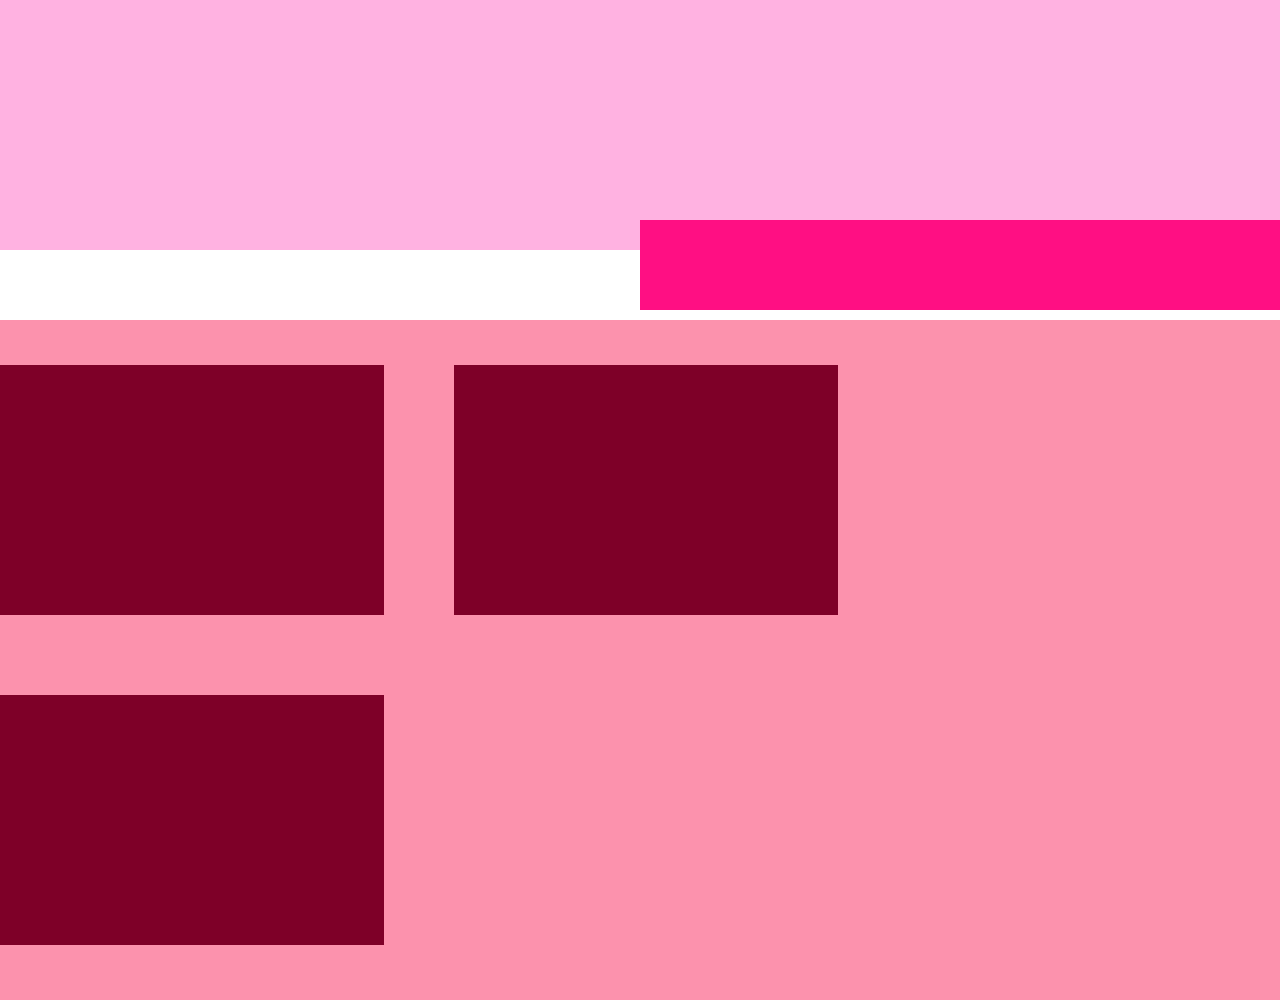
==== index.html @ 2dbff756 "Add files via upload" ====
<!DOCTYPE html>
<html lang="es">
<head>
    <meta charset="UTF-8">
    <meta name="viewport" content="width=device-width, initial-scale=1.0">
    <title>Proyecto Nuevo</title>
    <link rel="stylesheet" href="css/estilos.css">
</head>
<body>
    <header></header>
    <nav class="Hola"></nav>
    <section> 
        <article></article>
        <article class="ola"></article>
        <article></article>
    </section>

    <section id="Adios"></section>
    <aside></aside>

    <footer></footer>
</body>
</html>
---- css/estilos.css ----
*{
    margin: 0;
    padding: 0;
    box-sizing: border-box;
}

body{
    font-size: 0px;
}

header{
    height: 250px;
    background-color: #ffb2e1;
}

nav{
    margin-left: 50%;
    margin-top: -30px;
}

.Hola{
 height: 90px;
 background-color: #ff0f83;
 margin-bottom: 10px ;
}

section{
    background-color: #fc92ad;
    padding: 5px 0px;
}

article{
    width: 30%;
    height: 250px;
    background-color: #7e0028;
    margin: 40px 0px;
    display: inline-block;
}

.ola{
    margin-inline: 70px;
}


{
    width: 30%;
    height: 250px;
    margin: 40px 0px;
    background-color: #ed6a9a;
}
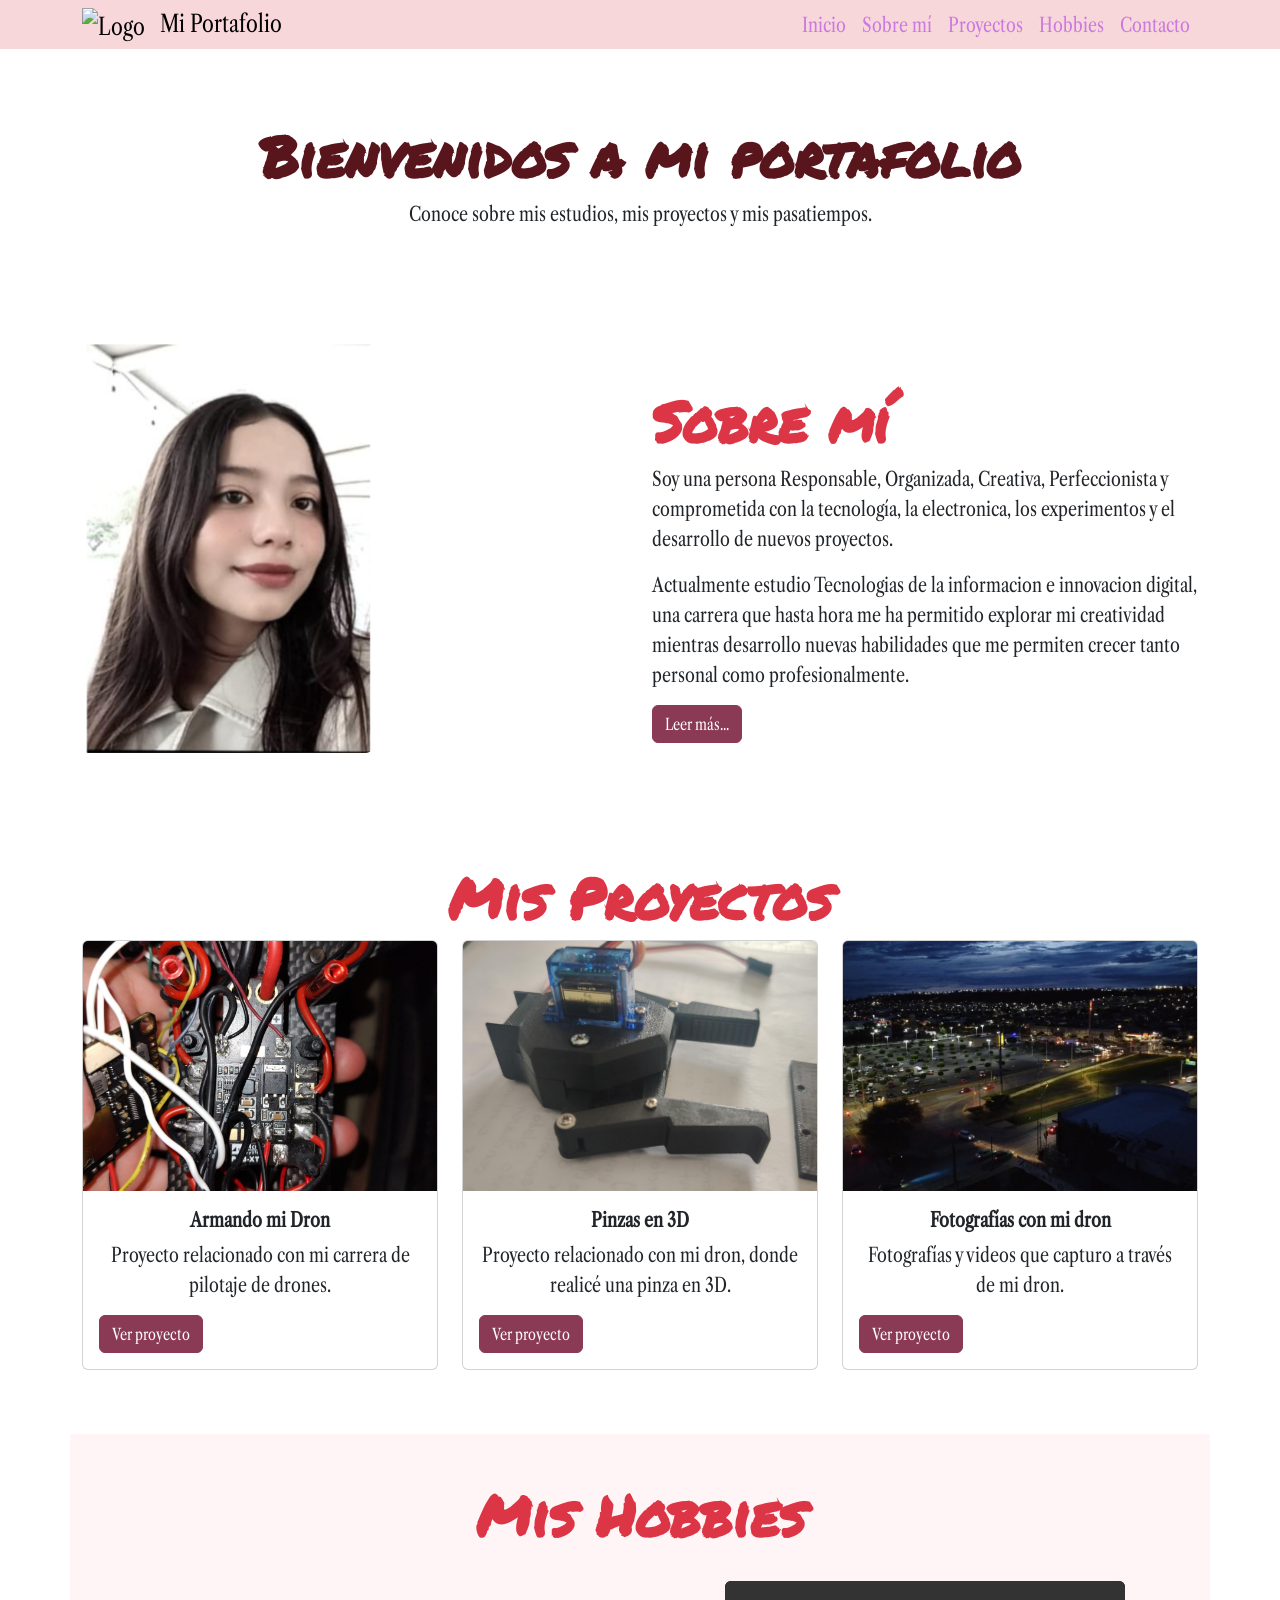
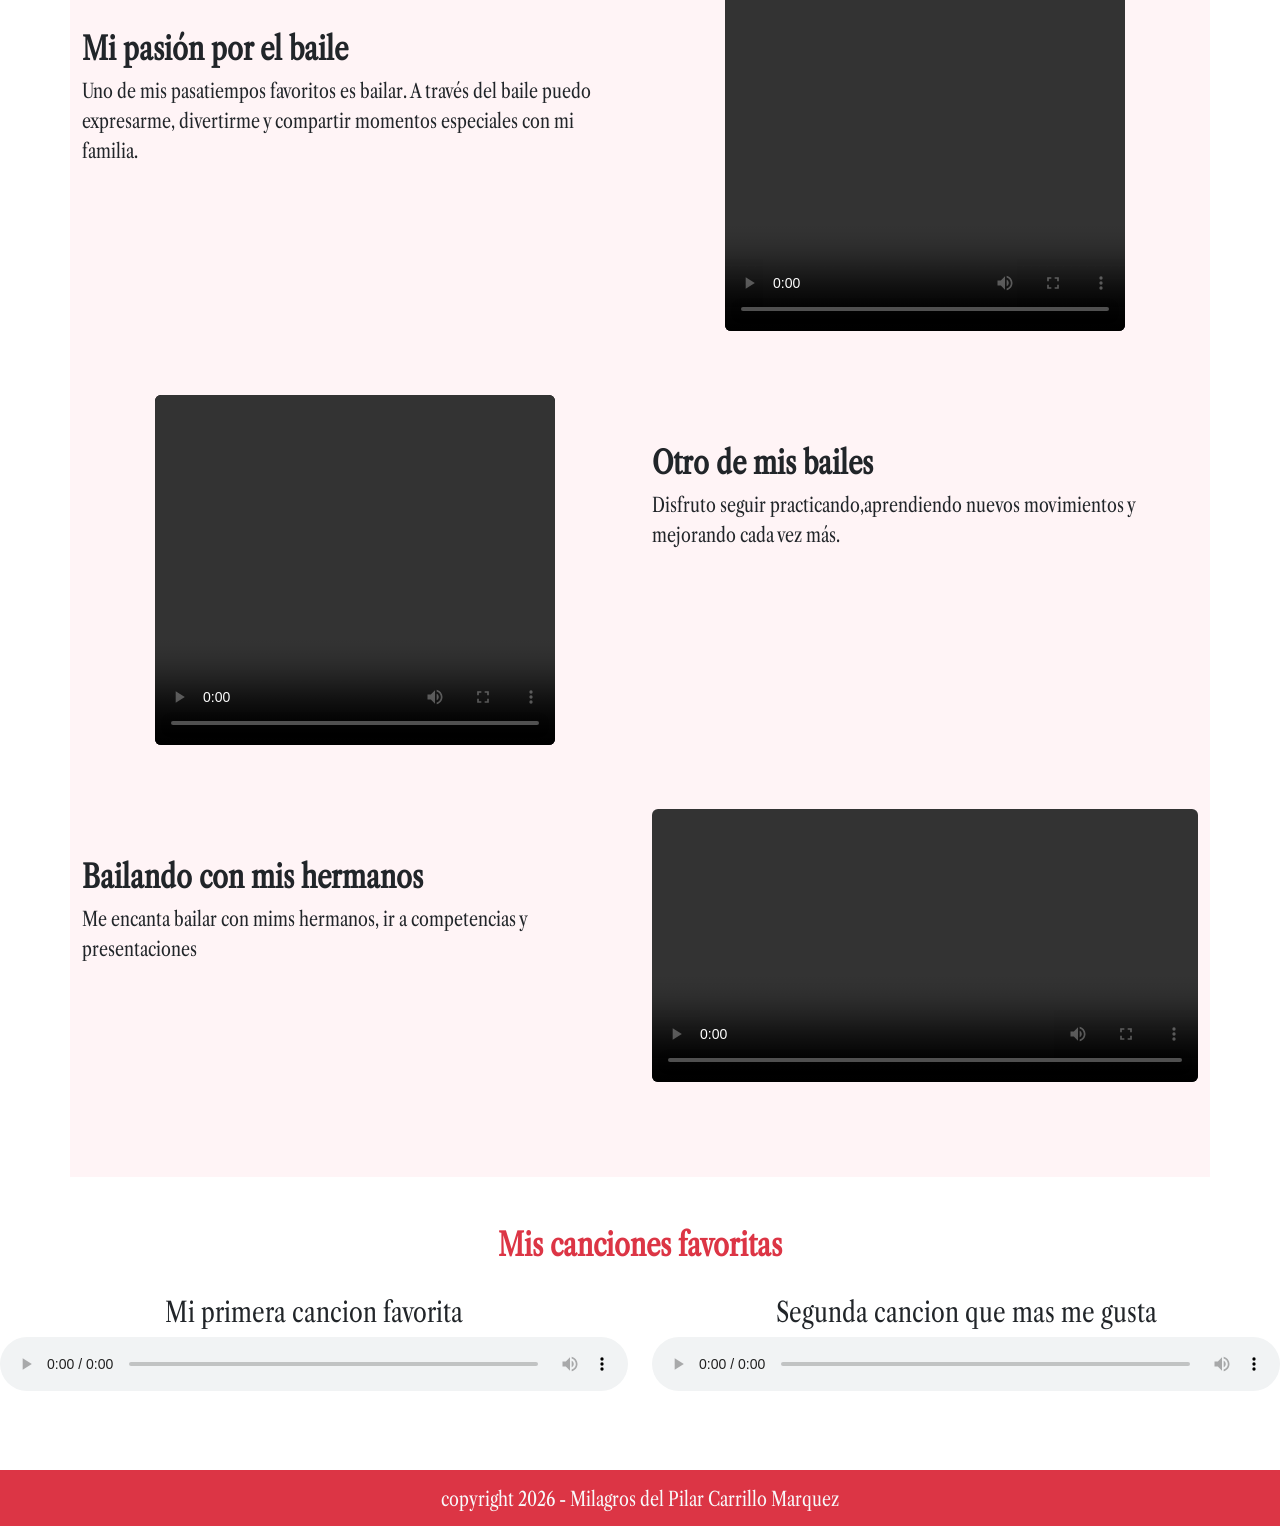
==== commit 37eebf76: "Add files via upload" ====
--- a/index.html
+++ b/index.html
@@ -1,23 +1,225 @@
 <!DOCTYPE html>
-<html lang="es">
+<html lang="en">
 <head>
     <meta charset="UTF-8">
     <meta name="viewport" content="width=device-width, initial-scale=1.0">
-    <title>Proyecto Nuevo</title>
-    <link rel="stylesheet" href="css/estilos.css">
+    
+    <link rel="stylesheet" href="css/bootstrap.min.css">
+    <link rel="stylesheet" href="css/estilos.css"> 
+    <link rel="shortcut icon" href="imagenes/Logo.png" type="image/x-icon">
+    
+    <title>Mi portafolio personal</title>
 </head>
 <body>
-    <header></header>
-    <nav class="Hola"></nav>
-    <section> 
-        <article></article>
-        <article class="ola"></article>
-        <article></article>
-    </section>
-
-    <section id="Adios"></section>
-    <aside></aside>
-
-    <footer></footer>
+
+    <header class="navbar navbar-expand-lg bg-danger-subtle py-0 fixed-top">
+    <nav class="container">
+        <a class="navbar-brand" href="#inicio">
+          <img src="imagenes/logo.png" alt="Logo" class="d-inline-block align-text-middle logotipo">
+                Mi Portafolio
+        </a>
+
+        <button class="navbar-toggler" type="button" data-bs-toggle="collapse" data-bs-target="#navbarNavAltMarkup" aria-controls="navbarNavAltMarkup" aria-expanded="false" aria-label="Toggle navigation">
+            <span class="navbar-toggler-icon"></span>
+        </button>
+
+        <div class="collapse navbar-collapse" id="navbarNavAltMarkup">
+            <div class="navbar-nav ms-auto">
+                <a class="nav-link" href="#inicio">Inicio</a>
+                <a class="nav-link" href="#sobre-mi">Sobre mí</a>
+                <a class="nav-link" href="#proyectos">Proyectos</a>
+                <a class="nav-link" href="#hobbies">Hobbies</a>
+                <a class="nav-link" href="contacto.html">Contacto</a>
+            </div>
+        </div>
+
+    </nav>
+</header>
+
+<section id="inicio" class="container py-5">
+    <h1 class="display-4 fw-bold text-center text-danger-emphasis">
+        Bienvenidos a mi portafolio
+    </h1>
+    <p class="text-center"> Conoce sobre mis estudios, mis proyectos y mis pasatiempos.</p>
+</section>
+
+
+<section id="sobre-mi" class="container py-5">
+    <div class="row">
+        <figure class="col-lg-6 col-md-10 offset-md-0">
+            <img src="imagenes/Perfil.png" alt="Fotografia personal" class="img-fluid rounded foto-perfil">
+        </figure>
+
+        <article class="col-lg-6 col-md-10 offset-md-0 text-center text-lg-start pt-lg-5">
+            <h1 class="display-4 fw-bold text-danger"> Sobre mí </h1>
+            <p> Soy una persona Responsable, Organizada, Creativa, Perfeccionista y comprometida con la tecnología, la electronica, los experimentos y el desarrollo de nuevos proyectos. </p>
+            <p id="parrafo" class="collapse d-lg-block"> Actualmente estudio Tecnologias de la informacion e innovacion digital, una carrera que hasta hora me ha permitido explorar mi creatividad mientras desarrollo nuevas habilidades que me permiten crecer tanto personal como profesionalmente.</p>
+            <a class="btn btn-primary" data-bs-toggle="collapse" href="#parrafo" role="button" aria-expanded="false" aria-controls="parrafo">
+                Leer más...
+            </a>
+        </article>
+    </div>
+</section>
+
+
+<section id="proyectos" class="container py-5">
+    <h1 class="display-4 fw-bold text-center text-danger"> Mis Proyectos </h1>
+    <div class="row">
+        <article class="col-10 offset-1 col-md-6 offset-md-0 col-lg-4 mb-3">
+            <div class="card">
+                <img src="imagenes/Foto01_dron.jpeg" class="card-img-top" alt="Armando mi dron">
+                <div class="card-body">
+                    <h5 class="card-title fw-bold text-center"> Armando mi Dron </h5>
+                    <p class="card-text text-center"> Proyecto relacionado con mi carrera de pilotaje de drones.</p>
+                    <a href="#" class="btn btn-primary" data-bs-toggle="modal" data-bs-target="#proy_electronica"> Ver proyecto </a>
+                </div>
+            </div>
+        </article>
+
+        <article class="col-10 offset-1 col-md-6 offset-md-0 col-lg-4 mb-3">
+            <div class="card">
+                <img src="imagenes/Foto04_Pieza3d.jpeg" class="card-img-top" alt="Pinzas en 3D">
+                <div class="card-body">
+                    <h5 class="card-title fw-bold text-center"> Pinzas en 3D </h5>
+                    <p class="card-text text-center"> Proyecto relacionado con mi dron, donde realicé una pinza en 3D. </p>
+                    <a href="#" class="btn btn-primary" data-bs-toggle="modal" data-bs-target="#proy_pinzas"> 
+                        Ver proyecto
+                    </a>
+                </div>
+            </div>
+        </article>
+
+
+        <article class="col-10 offset-1 col-md-6 offset-md-0 col-lg-4 mb-3">
+            <div class="card">
+                <img src="imagenes/Foto05_Paisajemio.jpeg" class="card-img-top" alt="Fotografías con dron">
+                <div class="card-body">
+                    <h5 class="card-title fw-bold text-center"> Fotografías con mi dron </h5>
+                    <p class="card-text text-center"> Fotografías y videos que capturo a través de mi dron.</p>
+                    <a href="#" class="btn btn-primary" data-bs-toggle="modal"data-bs-target="#proy_fotos">
+                        Ver proyecto
+                    </a>
+                </div>
+            </div>
+        </article>
+    </div>
+</section>
+
+
+<!-- Modal- Armando mi Dron -->
+<div class="modal fade" id="proy_electronica" tabindex="-1" aria-labelledby="tituloDron" aria-hidden="true">
+    <div class="modal-dialog">
+        <div class="modal-content">
+            <div class="modal-header">
+                <h1 class="modal-title fs-5 fw-bold" id="tituloDron"> Armando mi Dron </h1>
+                <button type="button" class="btn-close" data-bs-dismiss="modal" aria-label="Close"> </button>
+            </div>
+            <div class="modal-body">
+                <p>En este proyecto trabajé con componentes electrónicos para realizar el armado de un dron.</p>
+                <p>Esta experiencia me permitió conocer mejor su funcionamiento y aprender sobre la integración de sus diferentes componentes.</p>
+            </div>
+            <div class="modal-footer">
+                <button type="button" class="btn btn-secondary" data-bs-dismiss="modal"> Cerrar </button>
+            </div>
+        </div>
+    </div>
+</div>
+
+<!-- Modal Pinza 3D -->
+<div class="modal fade" id="proy_pinzas" tabindex="-1" aria-labelledby="tituloPinzas" aria-hidden="true">
+    <div class="modal-dialog">
+        <div class="modal-content">
+            <div class="modal-header">
+                <h1 class="modal-title fs-5 fw-bold" id="tituloPinzas"> Pinzas en 3D </h1>
+                <button type="button" class="btn-close" data-bs-dismiss="modal" aria-label="Close"> </button>
+            </div>
+            <div class="modal-body">
+                <p>En este proyecto realicé una pinza en 3D diseñada para integrarse con un dron de paqueteria </p>
+                <p>El objetivo fue explorar el diseño y funcionamiento de un mecanismo que pudiera sujetar objetos.</p>
+            </div>
+            <div class="modal-footer">
+                <button type="button" class="btn btn-secondary"  data-bs-dismiss="modal"> Cerrar </button>
+            </div>
+        </div>
+    </div>
+</div>
+
+
+<!-- Modal Fotografías con mi Dron -->
+<div class="modal fade" id="proy_fotos" tabindex="-1" aria-labelledby="tituloFotos" aria-hidden="true">
+    <div class="modal-dialog">
+        <div class="modal-content">
+            <div class="modal-header">
+                <h1 class="modal-title fs-5 fw-bold" id="tituloFotos"> Fotografías con mi Dron </h1>
+                <button type="button" class="btn-close" data-bs-dismiss="modal" aria-label="Close"> </button>
+            </div>
+            <div class="modal-body">
+                <p> En este proyecto comparto algunas fotografías y videos que he capturado utilizando mi dron. </p>
+                <p> La fotografía aérea me permite explorar nuevas perspectivas y desarrollar mi creatividad. </p>
+            </div>
+            <div class="modal-footer">
+                <button type="button" class="btn btn-secondary" data-bs-dismiss="modal"> Cerrar </button>
+            </div>
+        </div>
+    </div>
+</div>
+
+<section id="hobbies" class="container py-5">
+    <h1 class="display-4 fw-bold text-center text-danger"> Mis Hobbies </h1>
+    <div class="row py-4">
+        <article class="col-lg-6 text-center text-lg-start pt-lg-5">
+            <h2 class="fw-bold"> Mi pasión por el baile </h2>
+            <p class="fs-5"> Uno de mis pasatiempos favoritos es bailar. A través del baile puedo expresarme, divertirme y compartir momentos especiales con mi familia.</p>
+        </article>
+        <figure class="col-lg-6">
+            <video src="videos/Mihobby_01.m4v" class="w-100 rounded video-hobby" controls> </video>
+        </figure>
+    </div>
+
+     <div class="row py-4">
+    <figure class="col-lg-6">
+        <video src="videos/Mihobby_02.mp4" class="w-100 rounded video-hobby" controls> </video>
+    </figure>
+    <article class="col-lg-6 text-center text-lg-start pt-lg-5">
+        <h2 class="fw-bold">  Otro de mis bailes </h2>
+        <p class="fs-5"> Disfruto seguir practicando,aprendiendo nuevos movimientos y mejorando cada vez más. </p>
+    </article>
+</div>
+
+<div class="row py-4">
+    <article class="col-lg-6 text-center text-lg-start pt-lg-5">
+            <h2 class="fw-bold"> Bailando con mis hermanos</h2>
+            <p class="fs-5"> Me encanta bailar con mims hermanos, ir a competencias y presentaciones</p>
+        </article>
+        <figure class="col-lg-6">
+            <video src="videos/Mihobby_03.mp4" class="w-100 rounded" controls> </video>
+        </figure>
+    </div>
+</section>
+
+<div class="row py-5">
+    <h2 class="fw-bold text-center text-danger"> Mis canciones favoritas </h2>
+    <article class="col-lg-6 text-center py-4">
+        <h3> Mi primera cancion favorita</h3>
+        <audio controls class="w-100">
+            <source src="Audios/That Should Be Me(M4A_128K).m4a" type="audio/mpeg">
+        </audio>
+    </article>
+
+    <article class="col-lg-6 text-center py-4">
+        <h3>Segunda cancion que mas me gusta</h3>
+        <audio controls class="w-100">
+            <source src="Audios/LOUIS of LNGSHOT - _Good Girls_ Official Audio(M4A_128K).m4a" type="audio/mpeg">
+        </audio>
+    </article>
+</div>
+
+    <script src="js/bootstrap.bundle.min.js"></script>
 </body>
+
+     
+<footer class="container-fluid bg-danger text-light text-center">
+   <p class="py-3 h5">copyright 2026 - Milagros del Pilar Carrillo Marquez</p>
+</footer>
+
 </html>
--- a/css/estilos.css
+++ b/css/estilos.css
@@ -1,51 +1,123 @@
-*{
-    margin: 0;
-    padding: 0;
-    box-sizing: border-box;
+@font-face{
+    font-family: "Permanent Marker";
+    src: url("../font/Permanent_Marker/PermanentMarker-Regular.ttf");
+}
+
+@font-face{
+    font-family: "Libre Caslon";
+    src: url("../font/Libre_Caslon_Condensed/static/LibreCaslonCondensed-Regular.ttf");
 }
 
 body{
-    font-size: 0px;
+    font-family: "Libre Caslon", serif;
+    font-size: 20px;
 }
 
-header{
-    height: 250px;
-    background-color: #ffb2e1;
+h1{
+    font-family: "Permanent Marker", cursive;
 }
 
-nav{
-    margin-left: 50%;
-    margin-top: -30px;
-}
-
-.Hola{
- height: 90px;
- background-color: #ff0f83;
- margin-bottom: 10px ;
-}
-
-section{
-    background-color: #fc92ad;
-    padding: 5px 0px;
-}
-
-article{
-    width: 30%;
-    height: 250px;
-    background-color: #7e0028;
-    margin: 40px 0px;
-    display: inline-block;
-}
-
-.ola{
-    margin-inline: 70px;
+h2{
+    font-family: "Libre Caslon", serif;
 }
 
 
-{
-    width: 30%;
-    height: 250px;
-    margin: 40px 0px;
-    background-color: #ed6a9a;
+#inicio{
+    margin-top: 75px;
 }
 
+
+.logotipo{
+    width: 65px;
+    height: auto;
+    margin-right: 8px;
+}
+
+.navbar-brand{
+    font-size: 24px;
+    color: black;
+}
+
+.navbar-brand:hover{
+    color: black;
+}
+
+.nav-link{
+    color: rgb(209, 139, 223);
+}
+
+.nav-link:hover{
+    color: rgb(110, 21, 21);
+}
+
+#sobre-mi{
+    scroll-margin-top: 85px;
+}
+
+.foto-perfil{
+    width: 290px;
+    height: auto;
+}
+
+.btn-primary{
+    background-color: #8b3a55;
+    border-color: #8b3a55;
+}
+
+.btn-primary:hover{
+    background-color: #622538;
+    border-color: #622538;
+}
+
+#proyectos{
+    scroll-margin-top: 85px;
+}
+
+
+.card-img-top{
+    width: 100%;
+    height: 250px;
+    object-fit: cover;
+}
+
+#hobbies{
+    background-color: #fff4f6;
+    scroll-margin-top: 85px;
+}
+
+.video-hobby{
+    width: 100%;
+    max-width: 400px;
+    height: 350px;
+    object-fit: contain;
+    display: block;
+    margin: auto;
+    background-color: black;
+}
+
+#contacto{
+    margin-top: 75px;
+}
+
+#contacto h2{
+    color: #8b3a55;
+    margin-bottom: 20px;
+}
+
+.btn-primary{
+    background-color: #8b3a55;
+    border-color: #8b3a55;
+}
+
+.btn-primary:hover{
+    background-color: #622538;
+    border-color: #622538;
+}
+
+.nav-link{
+    color: #c979df;
+}
+
+.nav-link:hover{
+    color: #8b3a55;
+}
